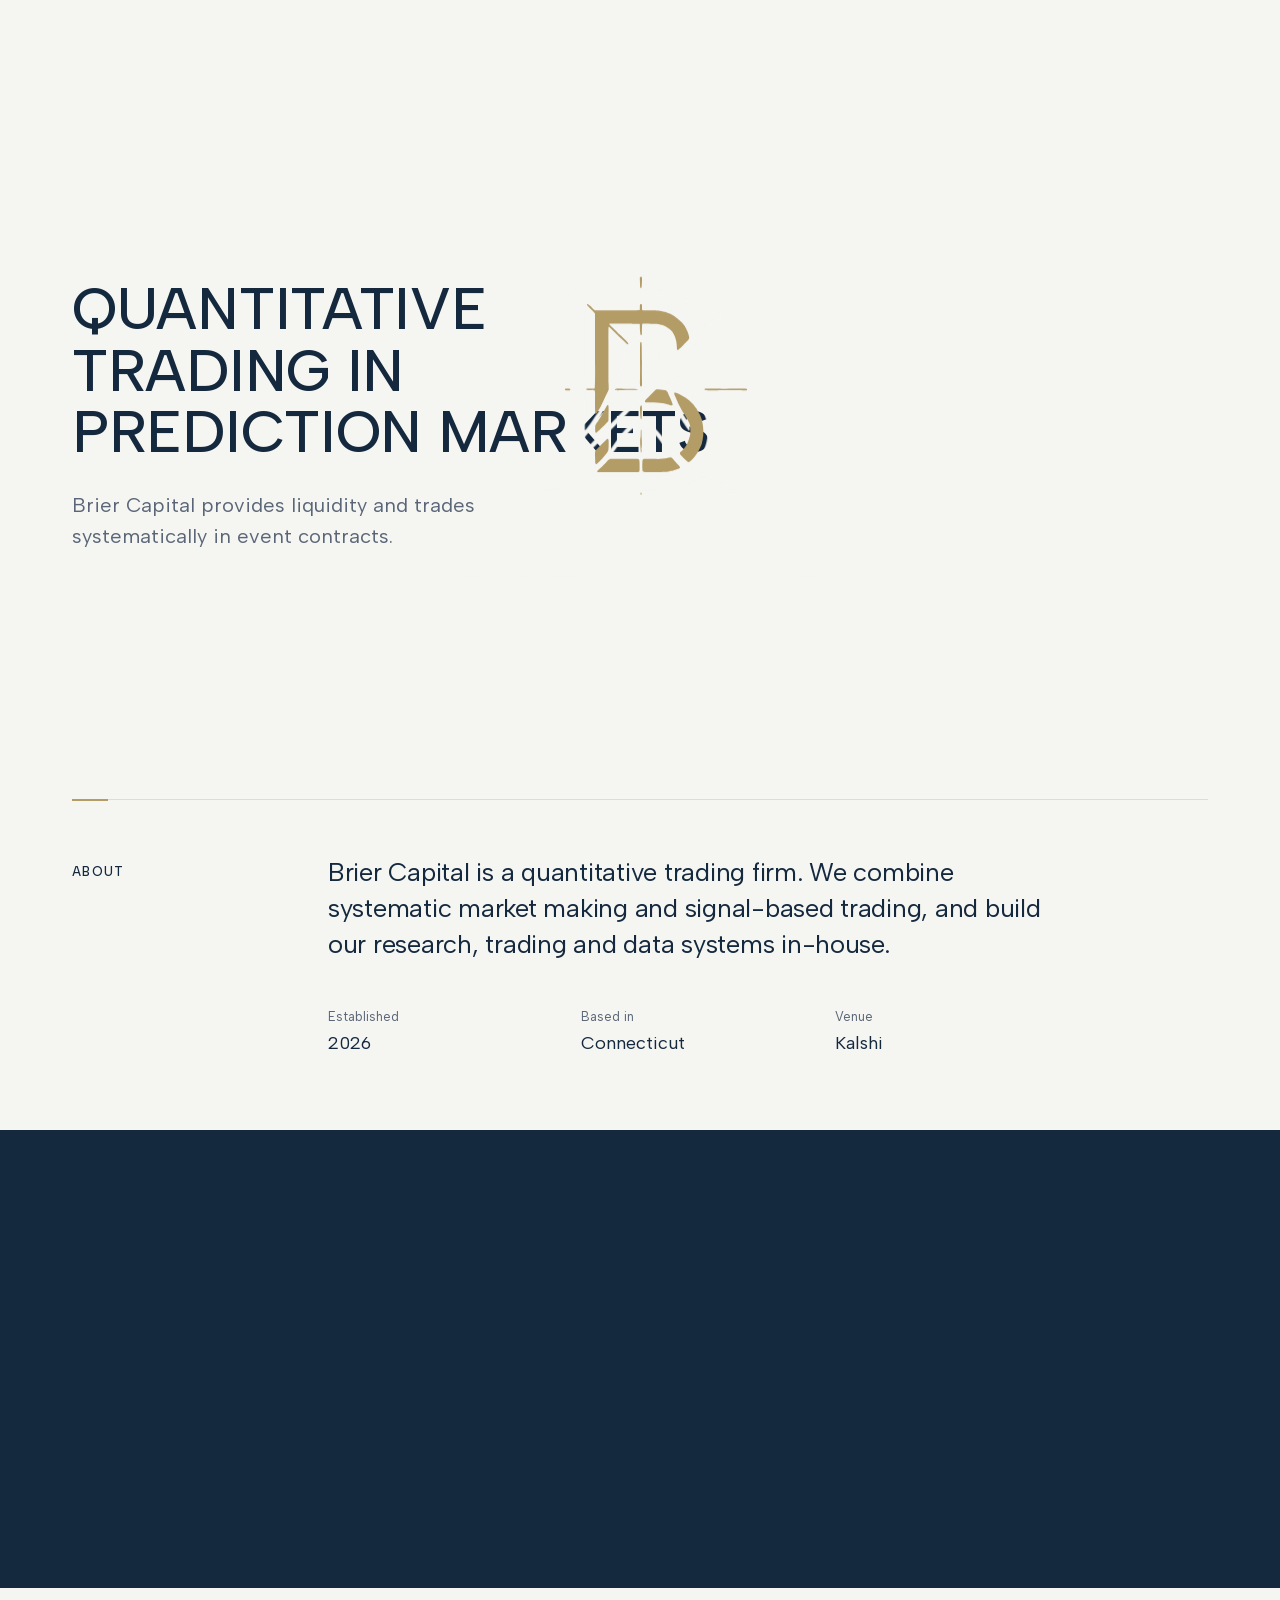
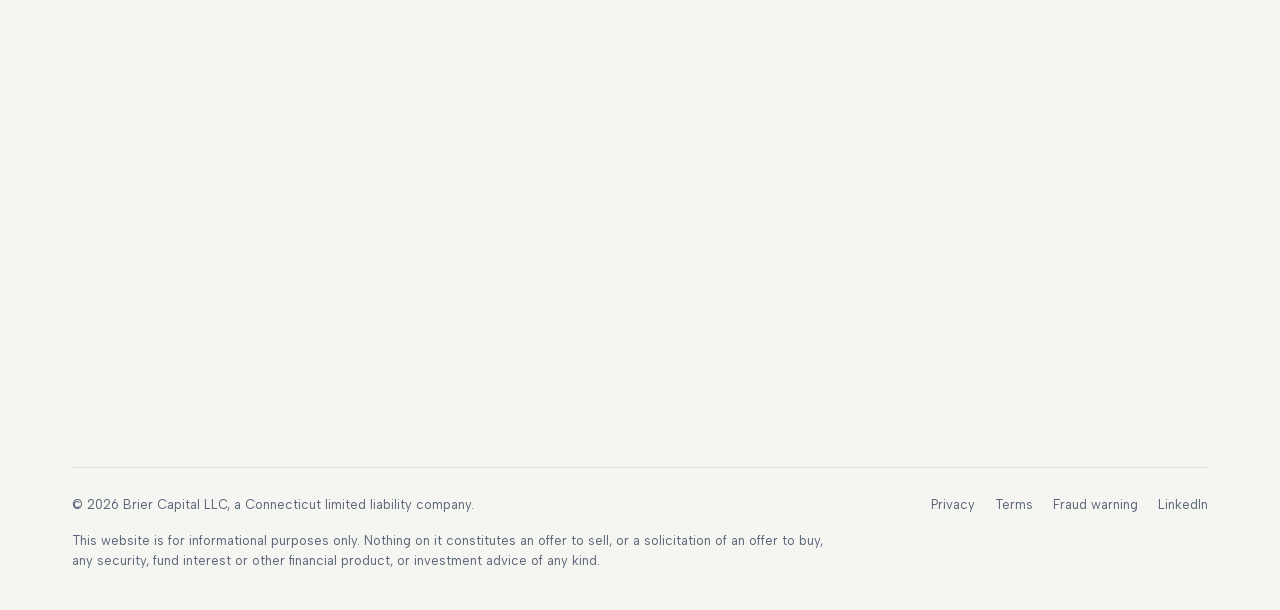
==== index.html @ 6d74a43d "Launch briercap.com Static site for Brier Capital LLC: home page (about, markets, approach, contact)" ====
<!doctype html>
<html lang="en">
<head>
  <meta charset="utf-8">
  <meta name="viewport" content="width=device-width, initial-scale=1">
  <meta http-equiv="Content-Security-Policy" content="default-src 'none'; script-src 'self'; style-src 'self'; img-src 'self'; font-src 'self'; base-uri 'none'; form-action 'none'">
  <title>Brier Capital</title>
  <meta name="description" content="Brier Capital is a quantitative trading firm in prediction markets.">
  <meta name="theme-color" content="#f5f5f2" media="(prefers-color-scheme: light)">
  <meta name="theme-color" content="#0c1624" media="(prefers-color-scheme: dark)">
  <meta property="og:title" content="Brier Capital">
  <meta property="og:description" content="Quantitative trading in prediction markets.">
  <meta property="og:url" content="https://briercap.com/">
  <meta property="og:image" content="https://briercap.com/assets/og.png">
  <meta property="og:type" content="website">
  <link rel="icon" href="favicon.svg" type="image/svg+xml">
  <link rel="apple-touch-icon" href="assets/apple-touch-icon.png">
  <link rel="preload" href="assets/fonts/albert-sans-latin.woff2" as="font" type="font/woff2" crossorigin>
  <script src="boot.js"></script>
  <link rel="stylesheet" href="style.css">
  <script src="main.js" defer></script>
</head>
<body>
  <div class="curtain" aria-hidden="true"></div>
  <header class="wrap masthead">
    <a class="brand" href="index.html" aria-label="Brier Capital, home">
      <svg class="wordmark" viewBox="0 0 3768.000000 396.000000" aria-hidden="true"><g class="w-ink" transform="translate(0.000000,396.000000) scale(0.100000,-0.100000)"><path d="M18925 3710 c-100 -12 -322 -65 -375 -89 -25 -11 -52 -21 -60 -21
-19 0 -263 -123 -298 -150 -15 -12 -57 -43 -94 -71 -125 -92 -278 -245 -351
-349 -54 -79 -107 -162 -107 -168 0 -4 -11 -23 -24 -42 -30 -44 -71 -143 -101
-240 -12 -41 -28 -88 -34 -105 -7 -16 -24 -93 -39 -170 -33 -177 -38 -467 -10
-600 10 -44 20 -107 24 -140 7 -67 61 -241 100 -325 144 -311 309 -517 582
-726 15 -12 43 -28 62 -36 19 -8 41 -22 48 -31 8 -9 30 -21 50 -28 20 -6 48
-20 62 -29 14 -9 43 -23 65 -30 22 -7 60 -24 84 -37 24 -12 53 -23 63 -23 11
0 52 -11 91 -25 94 -32 206 -45 457 -52 207 -6 443 12 509 39 14 6 60 21 101
33 80 25 195 69 220 86 8 5 38 21 65 35 132 66 385 283 385 330 0 9 -20 35
-43 58 -135 127 -169 156 -186 156 -11 0 -53 -33 -93 -73 -94 -93 -194 -164
-308 -218 -25 -11 -67 -32 -94 -45 -28 -13 -57 -24 -65 -24 -9 0 -52 -12 -96
-27 -79 -27 -84 -28 -335 -27 l-255 0 -130 36 c-139 39 -259 85 -305 118 -15
11 -32 20 -36 20 -13 0 -117 73 -186 131 -86 73 -174 168 -225 244 -59 88
-103 161 -103 170 0 4 -11 31 -25 59 -127 264 -167 598 -109 925 14 80 33 164
43 186 10 22 21 53 25 69 8 32 81 188 106 226 121 185 174 246 294 343 140
114 311 216 388 232 18 4 49 16 69 26 20 10 75 23 123 29 48 6 110 15 138 20
85 16 289 12 426 -10 252 -39 446 -132 660 -317 102 -88 107 -88 221 36 54 58
91 107 91 119 0 14 -30 48 -87 98 -231 201 -428 298 -773 380 -102 24 -138 27
-325 30 -115 1 -241 -1 -280 -6z M284 3682 c-13 -7 -24 -20 -24 -30 0 -9 0
-768 0 -1687 0 -1570 1 -1671 18 -1687 16 -16 86 -18 1072 -20 580 -1 1060 1
1066 4 6 4 74 16 151 28 133 19 309 67 378 104 17 8 50 25 75 36 214 97 390
312 450 550 18 71 22 291 7 370 -51 264 -254 538 -483 653 -87 44 -92 71 -20
101 88 38 236 215 277 332 11 33 27 79 36 104 20 57 25 405 6 460 -86 255
-239 423 -508 558 -121 61 -227 88 -435 112 -173 19 -244 21 -1113 23 -739 2
-933 -1 -953 -11z m1784 -622 c121 -14 284 -71 344 -121 125 -105 119 -385
-11 -501 -22 -21 -46 -38 -53 -38 -7 0 -28 -11 -47 -25 -20 -13 -79 -35 -132
-49 -95 -25 -98 -25 -583 -27 -357 -1 -491 2 -499 10 -18 18 -27 708 -9 739
l12 22 448 0 c246 0 484 -4 530 -10z m215 -1380 c44 -5 95 -19 115 -30 21 -10
53 -26 72 -33 19 -8 62 -40 96 -70 109 -99 139 -235 88 -389 -32 -96 -91 -168
-162 -194 -26 -10 -60 -26 -77 -35 -62 -36 -162 -42 -741 -45 -431 -2 -566 0
-579 9 -24 18 -27 774 -3 791 19 14 1077 10 1191 -4z M8389 3695 c-4 -3 -156
-6 -337 -6 -298 0 -333 -1 -351 -17 l-21 -17 0 -1685 c-1 -1676 -1 -1685 19
-1701 18 -15 61 -17 400 -15 292 2 384 6 396 16 13 11 15 191 15 1701 l0 1689
-24 15 c-27 18 -88 30 -97 20z M32808 3688 c-38 -13 -85 -100 -158 -290 -11
-29 -31 -75 -45 -103 -13 -27 -41 -88 -60 -135 -20 -47 -47 -107 -60 -135 -13
-27 -28 -67 -35 -87 -6 -21 -15 -40 -20 -43 -5 -3 -14 -22 -20 -43 -6 -20 -25
-66 -42 -102 -17 -36 -40 -87 -53 -115 -39 -84 -96 -207 -126 -271 -16 -34
-29 -65 -29 -69 0 -8 -22 -56 -96 -210 -13 -27 -40 -88 -59 -135 -20 -47 -47
-110 -60 -140 -13 -30 -40 -93 -60 -140 -36 -84 -68 -153 -119 -260 -14 -30
-26 -60 -26 -65 0 -5 -11 -32 -24 -60 -14 -27 -43 -93 -66 -145 -56 -128 -96
-216 -126 -273 -13 -26 -24 -53 -24 -61 0 -7 -11 -33 -23 -57 -13 -24 -32 -68
-41 -96 -10 -29 -21 -55 -26 -58 -5 -3 -16 -28 -25 -55 -9 -27 -39 -91 -66
-141 -32 -59 -49 -101 -47 -118 l3 -26 173 -3 174 -2 25 27 c24 27 48 79 98
208 31 81 79 193 99 230 9 17 16 34 16 39 0 10 45 115 85 201 13 28 33 73 45
102 43 101 -63 91 979 95 883 4 914 4 937 -15 21 -16 77 -121 149 -282 13 -27
37 -80 54 -116 17 -36 31 -72 31 -79 0 -7 11 -32 24 -54 13 -23 31 -65 40 -93
10 -29 21 -55 26 -58 5 -3 18 -34 30 -69 11 -35 35 -80 53 -100 l32 -37 165
-3 c165 -3 200 2 200 29 0 8 -31 76 -69 152 -72 144 -102 207 -243 513 -17 36
-41 88 -54 115 -13 28 -24 55 -24 60 0 6 -10 28 -21 50 -12 22 -27 55 -34 75
-11 31 -62 141 -146 316 -16 34 -35 79 -43 100 -7 22 -23 57 -35 79 -11 22
-21 43 -21 48 0 7 -42 103 -90 202 -10 22 -51 112 -91 200 -39 88 -94 207
-121 265 -91 191 -130 274 -160 340 -17 36 -41 88 -54 115 -13 28 -24 55 -24
60 0 6 -10 28 -21 50 -12 22 -30 63 -39 90 -10 28 -25 64 -33 80 -18 36 -52
108 -143 310 -77 171 -85 183 -128 189 -65 10 -282 13 -308 4z m216 -490 c18
-40 39 -90 45 -110 7 -21 16 -40 21 -43 5 -3 16 -29 26 -58 9 -28 23 -61 30
-72 7 -11 20 -41 28 -65 9 -25 27 -67 40 -95 68 -143 86 -183 86 -196 1 -8 14
-39 30 -69 17 -30 30 -61 30 -67 0 -7 13 -41 29 -75 16 -35 43 -97 61 -138 18
-41 45 -102 61 -135 16 -33 29 -64 29 -69 0 -8 11 -32 91 -201 16 -33 29 -64
29 -68 0 -9 51 -124 81 -179 20 -38 25 -83 11 -92 -4 -2 -356 -6 -782 -7 -872
-2 -813 -8 -773 73 12 24 30 66 41 93 11 28 30 75 42 105 12 30 26 60 31 66 5
6 17 35 28 65 10 30 28 70 40 89 11 19 21 41 21 49 0 8 14 44 31 80 77 162 89
189 89 196 0 5 16 43 36 84 65 138 82 176 94 213 6 21 15 40 20 43 5 3 18 34
30 70 12 36 25 67 30 70 5 3 14 22 20 43 6 20 24 64 40 97 15 33 42 94 60 135
18 41 45 102 61 135 16 33 29 65 29 71 0 14 21 34 37 34 7 0 28 -33 47 -72z
M4076 3668 l-26 -23 -2 -1668 -2 -1668 25 -25 25 -24 367 -1 c277 -1 371 2
382 11 13 11 15 79 15 474 0 355 3 466 13 478 10 14 56 17 344 20 l332 5 35
-36 c19 -20 55 -67 80 -106 25 -38 54 -83 66 -100 12 -16 43 -64 71 -105 79
-120 176 -262 208 -305 17 -22 40 -56 51 -75 11 -19 32 -51 45 -70 13 -19 35
-50 47 -69 13 -18 42 -54 65 -80 l42 -46 418 -5 c230 -3 426 -1 436 3 24 11
21 25 -19 82 -19 28 -52 74 -72 104 -20 29 -46 66 -57 82 -42 58 -181 255
-195 276 -15 22 -271 404 -306 457 -10 16 -27 40 -36 55 -36 53 -21 90 52 126
178 90 405 347 486 549 13 32 28 63 33 70 26 32 65 272 65 406 0 149 -36 365
-72 437 -11 21 -23 49 -27 63 -27 91 -164 270 -285 373 -124 106 -238 180
-321 210 -24 8 -66 24 -94 36 -96 38 -228 72 -343 88 -96 13 -268 16 -968 20
l-851 4 -27 -23z m1709 -667 c66 -13 165 -58 238 -110 49 -34 157 -154 157
-173 0 -6 12 -36 27 -67 25 -52 27 -65 26 -176 -1 -86 -6 -133 -18 -165 -9
-25 -23 -67 -32 -94 -16 -51 -150 -198 -203 -223 -192 -90 -245 -97 -715 -94
-353 1 -371 2 -386 21 -15 18 -17 73 -18 540 -1 369 1 526 9 541 12 21 12 21
433 16 245 -3 447 -10 482 -16z M9319 3671 c-12 -9 -21 -29 -22 -46 0 -17 0
-772 1 -1678 l2 -1648 23 -23 24 -24 1336 0 1337 -1 15 23 c24 36 13 605 -12
624 -14 10 -208 12 -942 12 -746 -1 -927 2 -937 12 -16 16 -22 724 -6 740 6 6
313 9 800 8 l791 -1 14 23 c18 29 18 591 0 609 -8 8 -253 12 -798 14 -727 4
-789 5 -806 21 -18 16 -19 36 -19 335 0 317 0 318 22 333 20 14 123 16 908 16
l887 0 20 23 c20 21 21 31 18 316 -3 228 -6 297 -17 307 -10 10 -271 13 -1316
17 -1204 4 -1304 4 -1323 -12z M12664 3675 c-7 -5 -18 -22 -23 -38 -14 -37
-14 -3277 0 -3329 5 -20 14 -40 19 -43 5 -3 177 -7 382 -9 325 -3 375 -2 391
12 16 14 17 50 17 482 0 386 2 470 14 479 10 8 108 11 344 10 l331 -1 38 -43
c40 -45 60 -72 122 -170 21 -33 60 -93 87 -133 27 -41 60 -91 74 -111 14 -21
36 -54 50 -73 14 -19 38 -55 55 -79 32 -48 99 -141 187 -259 95 -128 36 -115
527 -115 l426 0 3 22 c2 13 -15 48 -45 90 -27 37 -55 78 -63 89 -18 25 -96
134 -125 174 -11 15 -37 52 -57 81 -20 30 -75 110 -123 179 -121 175 -276 405
-299 444 -25 43 -17 60 43 90 105 54 235 156 332 261 61 66 157 207 174 255 8
21 20 49 29 62 8 13 24 61 36 108 12 47 27 103 33 125 6 22 11 119 11 215 0
158 -2 186 -28 290 -39 162 -93 279 -199 434 -42 62 -211 217 -269 247 -20 10
-40 24 -43 30 -4 6 -55 33 -114 60 -58 28 -118 57 -132 65 -15 7 -56 20 -91
29 -35 8 -83 21 -106 29 -108 38 -285 46 -1156 48 -548 2 -844 0 -852 -7z
m1666 -675 c206 -27 372 -146 453 -326 31 -67 32 -73 31 -204 0 -129 -2 -139
-33 -215 -59 -143 -140 -227 -287 -295 -111 -52 -196 -61 -632 -63 -442 -2
-415 -8 -411 93 1 30 1 269 0 530 -2 447 -1 475 16 488 22 17 719 10 863 -8z
M22223 3681 c-153 -7 -170 -16 -199 -105 -9 -28 -23 -61 -30 -73 -8 -13 -25
-51 -38 -85 -40 -106 -82 -209 -121 -298 -20 -47 -45 -105 -56 -130 -10 -25
-33 -74 -52 -110 -19 -36 -42 -78 -50 -95 -9 -16 -32 -66 -52 -110 -20 -44
-47 -102 -60 -130 -13 -27 -40 -88 -60 -135 -20 -47 -45 -103 -55 -125 -11
-22 -26 -58 -34 -80 -7 -22 -23 -58 -35 -80 -11 -22 -21 -44 -21 -50 0 -5 -11
-32 -24 -60 -14 -27 -43 -93 -66 -145 -23 -52 -52 -118 -66 -145 -13 -28 -24
-54 -24 -59 0 -9 -21 -55 -96 -211 -13 -27 -39 -88 -59 -135 -20 -47 -44 -103
-55 -125 -11 -22 -26 -58 -34 -80 -7 -22 -23 -58 -35 -80 -11 -22 -21 -44 -21
-50 0 -5 -11 -32 -24 -60 -14 -27 -43 -93 -66 -145 -23 -52 -46 -104 -52 -115
-41 -73 -95 -194 -103 -232 -3 -18 -15 -43 -26 -57 -35 -44 -52 -97 -37 -111
11 -11 255 -23 330 -17 18 2 80 91 93 133 4 13 18 44 31 69 13 25 32 70 43
100 35 99 71 190 91 230 11 21 20 45 20 52 0 26 131 273 156 296 l25 22 917
-2 916 -3 38 -55 c20 -30 37 -60 37 -66 1 -6 14 -38 30 -70 16 -32 48 -102 71
-154 76 -170 91 -204 115 -255 13 -27 40 -86 60 -130 77 -170 64 -162 263
-168 135 -3 156 -2 175 13 l21 18 -55 113 c-94 190 -129 265 -129 274 0 4 -11
31 -25 59 -38 79 -95 213 -95 222 0 5 -40 90 -90 190 -49 100 -90 184 -90 187
0 3 -27 62 -60 131 -33 69 -60 129 -60 132 0 4 -13 36 -30 70 -16 35 -43 93
-60 128 -16 34 -30 66 -30 70 0 4 -16 42 -36 84 -20 42 -44 95 -54 117 -11 22
-38 83 -60 135 -23 52 -50 113 -61 135 -10 22 -64 141 -119 265 -56 124 -109
243 -120 265 -10 22 -34 75 -54 117 -20 42 -36 80 -36 83 0 3 -16 41 -36 83
-20 42 -49 104 -64 137 -16 33 -55 116 -88 185 -33 69 -63 135 -67 147 -10 35
-72 83 -103 81 -15 -1 -86 -4 -159 -7z m83 -468 c8 -21 25 -60 38 -88 72 -148
96 -203 96 -216 0 -8 10 -30 21 -49 12 -19 28 -53 36 -75 13 -38 23 -61 92
-205 17 -36 31 -69 31 -75 0 -5 14 -39 31 -75 78 -162 89 -186 89 -195 0 -5
11 -32 24 -60 27 -55 72 -158 184 -420 17 -38 33 -81 37 -95 4 -14 21 -49 36
-79 30 -56 37 -99 18 -118 -17 -17 -1540 -6 -1558 12 -15 15 -1 76 25 105 7 9
20 36 29 60 8 25 27 70 41 100 15 30 40 84 57 120 16 36 45 97 63 135 19 39
34 75 34 81 0 6 9 22 19 36 11 13 24 42 30 63 6 22 19 54 29 70 11 17 25 48
32 70 7 22 23 58 36 81 13 22 24 47 24 56 0 8 11 37 25 64 14 27 30 65 36 84
6 19 19 49 29 66 9 17 25 54 34 82 10 29 21 54 26 57 5 3 18 34 30 70 12 36
25 67 30 70 5 3 16 29 25 58 10 28 28 71 41 94 13 23 24 48 24 55 0 7 9 32 20
56 26 58 64 60 86 5z M24532 3667 l-22 -23 2 -1688 c3 -1538 4 -1689 19 -1699
11 -8 64 -12 159 -11 l143 0 25 29 24 29 -6 185 c-3 103 -9 331 -12 509 -6
301 -5 324 11 342 18 19 33 20 509 20 509 0 735 10 827 35 30 9 86 24 126 35
40 10 96 30 126 44 30 15 58 26 62 26 9 0 32 14 154 96 184 123 338 335 412
569 30 93 32 112 37 285 3 111 0 219 -7 270 -12 91 -63 254 -106 334 -99 192
-290 381 -470 465 -38 18 -83 40 -100 48 -50 26 -214 73 -310 88 -155 25 -441
35 -1021 35 l-561 0 -21 -23z m1103 -310 l350 -4 142 -36 c78 -20 153 -43 165
-50 13 -8 41 -20 63 -27 22 -7 49 -20 60 -30 11 -10 34 -25 51 -34 41 -20 150
-129 171 -170 9 -17 24 -42 34 -56 83 -114 126 -523 74 -684 -60 -184 -124
-289 -218 -360 -71 -52 -153 -106 -163 -106 -5 0 -30 -11 -56 -25 -26 -14 -73
-31 -105 -39 -32 -8 -85 -21 -118 -31 -71 -19 -431 -34 -881 -34 -264 -1 -294
1 -313 17 l-22 17 0 813 c0 447 3 817 7 823 12 21 47 24 226 22 101 -2 341 -4
533 -6z M28778 3681 c-43 -13 -48 -30 -48 -161 0 -110 2 -129 18 -143 17 -15
71 -17 568 -17 425 0 554 -3 567 -12 15 -12 17 -125 19 -1533 l2 -1520 23 -23
c21 -21 30 -22 156 -22 99 0 138 4 153 14 19 14 19 43 22 1542 2 1087 6 1531
14 1541 8 10 120 13 577 13 428 0 570 3 579 12 20 20 16 282 -5 299 -13 12
-230 14 -1325 14 -719 0 -1314 -2 -1320 -4z M35237 3672 c-14 -15 -15 -184
-13 -1706 2 -1641 3 -1689 21 -1702 16 -12 196 -14 1096 -14 989 0 1078 1
1090 17 10 12 14 50 14 143 0 112 -2 130 -19 149 l-20 21 -899 0 c-674 -1
-902 2 -913 11 -12 10 -14 234 -14 1534 0 1437 -1 1523 -17 1537 -14 12 -55
17 -164 22 -131 5 -148 4 -162 -12z M27846 3662 c-15 -18 -16 -142 -15 -1690
1 -1647 1 -1672 21 -1697 19 -25 21 -25 172 -25 105 0 156 4 164 12 9 9 12
399 12 1693 0 1505 -2 1683 -16 1703 -14 21 -21 22 -168 22 -136 0 -155 -2
-170 -18z"/></g></svg>
    </a>
    <nav class="nav" aria-label="Sections">
      <a href="#about">About</a>
      <a href="#markets">Markets</a>
      <a href="#approach">Approach</a>
      <a href="#contact">Contact</a>
    </nav>
  </header>

  <main>
    <section class="wrap hero">
      <div class="copy">
        <h1>Quantitative trading in prediction markets</h1>
        <p class="lede">Brier Capital provides liquidity and trades systematically in event contracts.</p>
      </div>
      <svg class="monogram" viewBox="0 0 1580.000000 1440.000000" role="img" aria-label="Brier Capital monogram"><g class="m-gold" transform="translate(0.000000,1440.000000) scale(0.100000,-0.100000)"><path d="M7923 13775 l-35 -35 6 -212 c10 -365 15 -424 37 -443 22 -21 42 -15
64 18 22 34 43 539 26 623 -18 94 -41 106 -98 49z M7933 12058 c-34 -16 -43
-60 -43 -212 0 -78 -5 -148 -10 -156 -8 -13 -1563 -26 -2683 -22 -163 1 -171
4 -310 144 -66 65 -138 131 -161 147 -22 16 -49 38 -59 48 -30 34 -94 58 -112
43 -29 -24 -14 -48 118 -179 72 -73 171 -171 219 -219 48 -48 104 -111 125
-141 l38 -55 1 -575 c2 -569 2 -1303 0 -2051 0 -212 1 -524 4 -695 8 -565 -6
-1386 -24 -1403 -13 -13 -55 -16 -265 -16 -265 -1 -292 -6 -275 -49 13 -34
218 -57 334 -38 57 10 74 8 133 -10 109 -34 101 8 94 -469 -7 -430 6 -969 24
-1002 16 -29 50 -18 82 27 63 89 137 205 150 237 8 18 33 62 56 98 23 36 58
99 78 140 20 41 66 138 104 215 37 77 77 164 89 194 11 30 29 66 39 80 19 27
131 264 131 277 0 4 13 28 29 53 16 25 42 82 57 126 l27 80 -8 355 c-9 377
-15 3384 -7 3508 3 48 10 76 18 79 19 7 129 -94 444 -406 151 -150 322 -314
380 -364 58 -51 157 -145 221 -210 108 -110 119 -118 150 -115 31 3 34 6 37
40 3 36 -3 43 -275 316 -154 154 -288 282 -299 286 -12 3 -63 54 -114 112 -51
58 -123 130 -159 159 -63 50 -211 198 -315 313 -57 63 -53 73 31 80 183 14
1830 -3 1850 -20 9 -7 13 -46 13 -137 -1 -310 30 -553 71 -566 44 -14 60 19
59 124 -2 161 14 569 23 578 17 16 158 19 557 12 454 -9 543 -18 693 -75 49
-19 94 -34 101 -34 6 0 30 -10 51 -21 22 -12 61 -32 88 -45 26 -13 74 -43 106
-67 33 -23 86 -62 120 -86 283 -202 471 -664 471 -1156 0 -243 27 -235 377
111 131 130 262 259 291 288 56 53 112 152 112 196 -1 96 -57 285 -134 453
-20 43 -36 84 -36 90 0 7 -18 39 -40 72 -22 33 -40 63 -40 67 -1 29 -131 200
-220 289 -342 343 -655 551 -940 624 -36 9 -92 27 -125 39 -60 23 -129 39
-240 56 -33 6 -103 17 -155 26 -76 13 -191 17 -562 21 -383 4 -469 7 -479 19
-7 9 -11 68 -11 180 0 150 -2 168 -19 185 -21 21 -43 23 -76 7z M7925 9640
c-17 -19 -19 -55 -23 -543 -2 -287 -2 -625 0 -752 4 -279 2 -749 -4 -1060 -6
-304 -1 -380 27 -413 29 -33 68 -25 91 20 15 29 16 68 8 413 -5 209 -7 497 -4
640 3 143 4 370 3 505 -8 1017 -13 1169 -40 1196 -20 19 -37 18 -58 -6z M3220
6718 c-62 -10 -85 -27 -76 -55 11 -34 55 -46 184 -51 118 -4 124 -3 148 19 35
32 31 57 -11 75 -44 18 -171 24 -245 12z M6415 6723 c-80 -17 -110 -52 -76
-87 30 -30 171 -29 686 3 66 5 149 4 185 0 84 -11 521 0 538 13 53 43 -7 48
-547 53 -308 2 -522 8 -546 14 -39 10 -200 13 -240 4z M14335 6720 c-60 -5
-610 -8 -1222 -7 -1047 2 -1113 1 -1130 -15 -70 -71 306 -110 817 -84 80 4
300 9 490 11 190 3 365 5 390 6 25 0 126 -2 225 -5 99 -3 201 -6 227 -6 25 0
140 -4 254 -9 216 -11 250 -7 282 32 53 63 -88 95 -333 77z M8909 6658 c-42
-26 -670 -661 -687 -695 -18 -33 -14 -68 8 -88 18 -16 50 -19 306 -26 661 -18
939 -52 1224 -154 152 -54 218 -43 204 34 -12 62 -153 401 -212 511 -11 19
-27 60 -36 90 -44 149 -133 264 -224 290 -53 15 -328 50 -447 56 -92 5 -103 4
-136 -18z M10075 6450 c-25 -28 -14 -106 25 -174 16 -30 30 -60 30 -67 0 -8
30 -77 66 -154 36 -77 76 -168 89 -203 13 -34 77 -165 141 -290 102 -198 164
-304 290 -491 67 -100 87 -134 177 -301 150 -277 173 -343 189 -551 13 -163
-6 -443 -36 -510 -8 -19 -24 -70 -36 -114 -12 -44 -32 -109 -45 -145 -13 -36
-29 -81 -35 -100 -62 -173 -147 -312 -289 -465 -64 -69 -133 -137 -153 -150
-76 -51 -88 -119 -33 -185 163 -196 409 -428 480 -456 43 -16 49 -16 80 -1 85
41 201 147 288 267 22 30 56 73 76 96 146 166 410 666 428 807 3 23 9 49 14
58 5 9 17 59 28 110 85 416 76 784 -35 1293 -30 140 -151 416 -249 571 -24 39
-53 86 -64 106 -11 20 -42 64 -68 98 -26 33 -60 80 -75 103 -73 118 -180 233
-352 378 -205 173 -583 389 -826 471 -70 24 -83 23 -105 -1z M5823 5658 c-11
-13 -47 -70 -78 -128 -32 -58 -79 -143 -105 -190 -26 -47 -84 -152 -130 -235
-45 -82 -101 -179 -124 -215 -23 -36 -57 -90 -75 -120 -18 -30 -42 -69 -54
-85 -155 -215 -172 -247 -185 -355 -14 -114 -5 -348 14 -377 36 -56 47 -47
419 319 199 196 357 361 373 387 l27 46 5 290 c9 550 8 640 -14 664 -25 27
-47 27 -73 -1z M7945 5634 c-44 -48 -48 -80 -41 -333 9 -293 29 -481 53 -499
25 -18 46 8 46 55 0 21 4 146 9 278 14 381 13 471 -6 500 -21 32 -31 31 -61
-1z M7955 4108 c-3 -7 -5 -33 -6 -58 0 -25 -2 -124 -3 -220 -2 -125 -8 -191
-20 -232 -18 -63 -21 -297 -5 -473 5 -55 13 -170 18 -255 10 -168 15 -193 40
-188 20 4 28 145 11 199 -10 29 -9 44 5 85 23 64 31 384 14 569 -7 72 -13 231
-13 355 -1 206 -2 225 -19 228 -9 2 -19 -2 -22 -10z M5454 3178 c-198 -200
-366 -372 -372 -384 -17 -32 -34 -192 -28 -259 4 -33 9 -159 11 -280 9 -357
20 -369 195 -210 134 121 177 168 453 494 197 232 196 230 204 613 6 296 3
338 -28 369 -46 46 -50 43 -435 -343z M9665 2340 c-235 -56 -534 -80 -815 -66
-58 3 -240 6 -405 7 -399 2 -380 12 -395 -204 -13 -168 -2 -530 16 -575 26
-64 14 -63 706 -57 343 3 668 10 723 15 137 13 225 26 255 38 14 5 54 13 90
17 66 7 145 25 190 43 14 5 52 17 85 26 33 10 94 31 135 48 41 16 90 33 108
38 118 29 87 127 -92 287 -54 48 -173 181 -271 303 -55 69 -124 111 -177 109
-18 -1 -87 -14 -153 -29z M5987 2266 c-72 -30 -136 -82 -189 -155 -55 -73
-436 -455 -513 -512 -32 -24 -68 -59 -78 -77 -20 -34 -20 -34 1 -55 l21 -21
893 -1 c491 -1 1068 -3 1281 -4 424 -3 415 -4 454 56 16 25 18 58 17 353 -1
477 27 446 -391 431 -164 -6 -312 -9 -329 -7 -16 3 -272 7 -569 10 l-540 5
-58 -23z M7950 133 c-1 -16 -7 -39 -15 -53 -8 -14 -14 -37 -15 -52 0 -27 2
-28 46 -28 l45 0 -6 48 c-9 65 -27 112 -42 112 -7 0 -13 -12 -13 -27z"/></g>
<g class="m-navy" transform="translate(0.000000,1440.000000) scale(0.100000,-0.100000)"><path d="M5760 12972 c-1361 -1 -2148 -6 -2154 -12 -6 -6 -10 -1138 -12 -3122
-1 -1712 -2 -3140 -2 -3173 0 -33 1 -1088 3 -2344 l3 -2285 -57 -60 c-31 -33
-292 -299 -581 -591 -289 -291 -573 -579 -630 -639 -58 -59 -120 -115 -137
-122 -22 -9 -94 -16 -215 -20 -256 -8 -258 -9 -258 -148 0 -120 8 -127 132
-121 51 3 216 7 366 10 300 5 379 16 562 79 25 8 88 25 140 36 110 24 229 54
315 79 166 50 243 74 273 87 40 17 64 18 80 2 16 -16 16 -171 0 -214 -10 -27
-9 -37 6 -59 l17 -26 2147 -1 c1181 0 2170 1 2197 2 28 0 482 4 1010 8 1031 8
1016 7 1036 58 10 28 25 35 129 59 91 21 239 61 300 81 25 8 65 21 90 28 25 8
70 24 100 36 30 12 72 28 92 36 116 43 434 204 588 297 63 38 126 76 140 84
24 14 34 10 200 -75 260 -133 584 -272 750 -322 41 -13 94 -29 118 -37 24 -8
66 -21 95 -28 29 -8 88 -23 132 -35 93 -24 249 -57 352 -75 39 -6 84 -20 100
-30 27 -18 142 -48 251 -65 29 -5 206 -10 394 -11 l342 -3 17 25 c15 21 17 36
11 113 -11 126 -3 122 -254 129 -278 8 -676 62 -1018 138 -215 48 -356 91
-690 208 -135 47 -522 239 -630 311 -14 9 -43 28 -65 42 -639 403 -1145 878
-1622 1523 -33 44 -106 143 -163 220 -138 186 -227 311 -320 445 -483 699
-855 1030 -1255 1118 -187 41 -214 44 -289 32 -200 -31 -262 -48 -401 -108
-58 -24 -95 -46 -236 -139 -211 -139 -525 -500 -853 -981 -42 -63 -102 -150
-134 -194 -31 -44 -64 -90 -72 -101 -8 -12 -73 -101 -145 -197 -71 -96 -140
-193 -153 -215 -13 -22 -38 -56 -56 -75 -19 -19 -37 -43 -42 -52 -11 -20 -152
-191 -255 -307 -109 -123 -304 -312 -373 -363 -33 -24 -78 -61 -100 -84 -139
-139 -614 -476 -645 -457 -14 9 -16 61 -16 539 l0 529 40 45 c40 44 89 94 619
630 144 146 333 339 421 430 87 91 438 446 780 790 341 344 852 861 1135 1150
681 693 1410 1433 1626 1649 197 197 164 182 322 142 99 -25 154 -26 241 -5
212 50 370 211 403 407 16 96 3 238 -28 298 -20 41 -23 53 -13 71 7 12 239
254 517 537 278 284 717 732 976 996 258 264 546 557 640 650 94 94 266 267
381 385 836 854 1376 1402 1602 1628 223 222 262 265 254 280 -5 10 -48 53
-95 96 -70 63 -88 75 -103 67 -19 -10 -1000 -995 -1347 -1352 -109 -112 -325
-332 -480 -489 -155 -157 -668 -679 -1141 -1160 -1037 -1055 -1372 -1392
-1405 -1413 -24 -15 -31 -14 -113 13 -261 88 -548 -41 -663 -300 -43 -97 -44
-317 -1 -397 15 -29 27 -59 27 -67 0 -8 -150 -165 -332 -349 -183 -184 -537
-544 -787 -799 -587 -598 -937 -953 -1626 -1648 -308 -311 -841 -850 -1184
-1197 -349 -354 -632 -633 -642 -633 -25 0 -24 -7 -19 400 l5 375 35 44 c19
25 78 95 130 156 52 61 129 158 170 214 41 57 121 161 177 232 57 71 114 151
127 177 14 27 39 67 58 89 18 22 41 54 50 69 9 16 43 68 75 115 100 149 207
325 230 378 8 18 39 77 70 130 31 53 85 152 121 221 86 166 129 236 174 287
21 24 38 51 38 62 0 17 34 97 100 236 57 119 168 362 200 435 18 41 38 82 45
90 14 15 40 81 54 135 5 17 15 44 24 60 20 38 137 310 137 318 0 6 92 207 210
457 61 130 290 648 390 885 352 831 535 1140 742 1254 103 57 245 68 329 26
182 -92 317 -269 516 -675 73 -150 116 -245 265 -590 45 -104 68 -140 90 -140
4 0 30 20 58 45 28 25 69 57 91 70 45 29 47 43 18 111 -188 434 -366 801 -469
964 -288 456 -649 603 -1015 413 -294 -154 -533 -550 -965 -1603 -37 -91 -143
-337 -175 -405 -18 -38 -65 -144 -105 -235 -40 -91 -76 -169 -80 -175 -4 -5
-75 -163 -158 -350 -83 -187 -164 -365 -180 -395 -16 -30 -32 -78 -35 -105 -4
-34 -28 -98 -72 -190 -37 -77 -112 -234 -167 -350 -171 -361 -269 -557 -323
-645 -29 -47 -71 -119 -94 -160 -63 -112 -81 -139 -141 -220 -63 -84 -57 -75
-169 -245 -114 -173 -267 -388 -355 -500 -39 -49 -98 -125 -130 -168 -45 -59
-65 -77 -80 -75 l-21 3 1 845 c0 465 1 1052 0 1305 -2 1623 3 5801 8 5821 4
13 18 32 33 41 40 27 4364 26 4588 0 303 -36 504 -84 795 -189 143 -52 388
-179 508 -263 308 -215 485 -395 690 -701 145 -216 282 -498 322 -663 20 -79
19 -80 251 156 423 429 404 405 369 473 -11 22 -20 44 -20 51 0 17 -121 257
-161 319 -117 180 -153 234 -216 317 -325 431 -747 761 -1280 1000 -180 81
-200 89 -428 162 -241 78 -388 113 -599 141 -344 45 -410 46 -3516 42z m2164
-8614 c35 -9 53 -9 83 1 106 35 354 -71 568 -242 72 -58 227 -217 265 -271 8
-12 40 -51 71 -87 31 -37 96 -120 144 -185 48 -66 107 -144 129 -174 23 -30
49 -66 59 -80 9 -14 43 -63 77 -110 33 -47 85 -121 116 -165 30 -44 75 -107
100 -140 24 -33 52 -71 61 -85 95 -137 302 -397 358 -450 21 -19 81 -87 133
-150 121 -144 433 -466 543 -562 110 -94 110 -101 -6 -157 -49 -24 -111 -52
-137 -62 -27 -11 -72 -29 -100 -40 -252 -101 -529 -171 -817 -206 -97 -12
-285 -16 -822 -20 l-696 -5 -26 24 -25 23 7 124 c11 205 -29 298 -78 180 -18
-44 -21 -72 -21 -189 0 -104 -3 -140 -14 -149 -18 -15 -3192 -15 -3201 0 -9
14 10 34 69 75 28 19 78 55 111 79 33 24 92 65 130 91 39 26 95 72 125 103 30
31 96 89 147 130 106 85 412 392 496 498 31 39 71 81 88 94 46 32 191 218 469
599 30 42 232 324 328 459 18 25 41 57 50 71 19 29 124 169 213 285 225 293
464 515 655 609 167 83 265 106 348 84z m-4333 -3079 c0 -173 0 -320 0 -327
-1 -21 -131 -73 -326 -130 -150 -45 -174 -51 -280 -75 -185 -43 -239 -56 -262
-63 -16 -4 -25 -1 -29 11 -7 18 -17 8 549 584 216 219 332 330 338 324 6 -6
10 -131 10 -324z M7932 2458 c-6 -6 -12 -37 -12 -68 0 -30 -4 -71 -10 -89 -7
-27 -5 -51 12 -110 11 -42 23 -106 25 -143 7 -107 28 -90 43 35 7 56 15 120
19 142 4 22 4 85 1 140 l-5 100 -30 3 c-17 2 -36 -3 -43 -10z M11864 9651
c-435 -440 -424 -427 -424 -494 0 -123 -92 -430 -200 -672 -150 -334 -499
-770 -750 -937 -14 -9 -47 -33 -75 -53 -27 -19 -129 -88 -225 -152 -96 -64
-191 -129 -212 -145 -97 -75 -227 -124 -403 -151 -89 -14 -99 -25 -72 -81 14
-29 34 -77 79 -191 11 -27 29 -69 39 -93 10 -23 19 -49 19 -58 0 -8 15 -45 34
-82 18 -37 59 -130 91 -207 31 -77 70 -165 86 -197 16 -32 29 -62 29 -68 0 -6
20 -54 44 -108 82 -182 116 -269 116 -296 0 -15 17 -58 39 -94 21 -37 73 -137
116 -222 118 -236 386 -698 511 -881 28 -41 71 -103 95 -139 63 -93 188 -258
201 -266 41 -26 51 137 18 286 -28 126 -62 205 -144 333 -123 193 -276 456
-276 475 0 5 -15 29 -33 53 -59 78 -234 415 -322 619 -18 41 -52 116 -77 165
-25 50 -51 108 -58 130 -7 22 -24 63 -38 90 -37 74 -72 183 -72 225 0 19 -6
45 -14 56 -8 11 -33 65 -56 120 -66 157 -65 154 -47 171 17 17 44 12 242 -49
67 -20 99 -31 230 -78 698 -251 1315 -841 1599 -1530 58 -141 108 -290 132
-390 7 -30 17 -73 23 -95 98 -390 93 -926 -11 -1330 -66 -253 -197 -572 -312
-755 -131 -211 -380 -511 -518 -626 -38 -31 -68 -62 -68 -69 0 -12 109 -114
156 -145 363 -245 496 -324 528 -316 46 11 332 330 464 516 86 121 110 156
149 218 89 143 215 400 265 542 69 199 79 232 123 400 132 506 152 1173 49
1660 -21 104 -51 223 -74 300 -32 105 -77 243 -90 275 -7 17 -21 53 -32 80
-73 183 -232 492 -320 621 -155 227 -520 652 -596 693 -13 7 -90 66 -171 130
-138 110 -256 193 -363 255 -27 16 -48 35 -48 44 0 9 69 86 153 171 236 241
413 476 540 721 77 150 111 231 197 480 55 160 108 405 139 645 29 219 20 830
-12 862 -14 14 -51 -21 -393 -366z"/></g></svg>
    </section>

    <section class="wrap row" id="about" aria-labelledby="about-h">
      <h2 id="about-h" class="label">About</h2>
      <div class="body">
        <p class="big">Brier Capital is a quantitative trading firm. We combine systematic market making and
          signal-based trading, and build our research, trading and data systems in-house.</p>
        <dl class="facts">
          <div><dt>Established</dt><dd>2026</dd></div>
          <div><dt>Based in</dt><dd>Connecticut</dd></div>
          <div><dt>Venue</dt><dd>Kalshi</dd></div>
        </dl>
      </div>
    </section>

    <div class="band">
    <section class="wrap row" id="markets" aria-labelledby="markets-h">
        <h2 id="markets-h" class="label">Markets</h2>
        <div class="body">
          <p class="big">We trade event contracts on Kalshi, a CFTC-regulated exchange, across a broad and
            growing range of&nbsp;markets.</p>
        </div>
        <ul class="tiles">
          <li>Crypto</li>
          <li>Commodities</li>
          <li>Sports</li>
          <li>Combos</li>
          <li>Elections</li>
          <li>Politics</li>
        </ul>
      </section>
    </div>

    <section class="wrap row" id="approach" aria-labelledby="approach-h">
      <h2 id="approach-h" class="label">Approach</h2>
      <div class="body pillars">
        <div>
          <h3>Research</h3>
          <p>Strategies begin as quantitative research, grounded in statistics and financial economics.</p>
        </div>
        <div>
          <h3>Technology</h3>
          <p>Our trading, execution and market-data systems are built in-house for speed and reliability.</p>
        </div>
        <div>
          <h3>Risk</h3>
          <p>Limits are set at the strategy and firm level and enforced automatically in real time.</p>
        </div>
      </div>
    </section>

    <section class="wrap row" id="contact" aria-labelledby="contact-h">
      <h2 id="contact-h" class="label">Contact</h2>
      <div class="body">
        <p class="big contact"><a href="mailto:contact@briercap.com">contact@briercap.com</a></p>
        <p class="muted">For exchange, partnership and career inquiries.</p>
      </div>
    </section>
  </main>

  <footer class="wrap foot">
    <div class="foot-top">
      <span>&copy; 2026 Brier Capital LLC, a Connecticut limited liability company.</span>
      <nav class="foot-links" aria-label="Legal">
        <a href="privacy.html">Privacy</a>
        <a href="terms.html">Terms</a>
        <a href="fraud.html">Fraud warning</a>
        <a href="https://www.linkedin.com/company/briercap/" rel="noopener noreferrer">LinkedIn</a>
      </nav>
    </div>
    <p class="disclaimer">This website is for informational purposes only. Nothing on it constitutes an offer
      to sell, or a solicitation of an offer to buy, any security, fund interest or other financial product,
      or investment advice of any kind.</p>
  </footer>
</body>
</html>
---- style.css ----
/* Albert Sans, self-hosted (SIL Open Font License, assets/fonts/OFL.txt) so the site loads nothing
   from third parties. Variable weight 300–600; subsets as Google Fonts cuts them. */
@font-face {
  font-family: "Albert Sans";
  font-style: normal;
  font-weight: 300 600;
  font-display: swap;
  src: url(assets/fonts/albert-sans-latin-ext.woff2) format("woff2");
  unicode-range: U+0100-02BA, U+02BD-02C5, U+02C7-02CC, U+02CE-02D7, U+02DD-02FF, U+0304, U+0308, U+0329,
    U+1D00-1DBF, U+1E00-1E9F, U+1EF2-1EFF, U+2020, U+20A0-20AB, U+20AD-20C0, U+2113, U+2C60-2C7F, U+A720-A7FF;
}
@font-face {
  font-family: "Albert Sans";
  font-style: normal;
  font-weight: 300 600;
  font-display: swap;
  src: url(assets/fonts/albert-sans-latin.woff2) format("woff2");
  unicode-range: U+0000-00FF, U+0131, U+0152-0153, U+02BB-02BC, U+02C6, U+02DA, U+02DC, U+0304, U+0308, U+0329,
    U+2000-206F, U+20AC, U+2122, U+2191, U+2193, U+2212, U+2215, U+FEFF, U+FFFD;
}

:root {
  --paper: #f5f5f2;
  --ink: #14283e;
  --muted: #5a6677;
  --rule: #dcddd8;
  --gold: #b39c66;
  color-scheme: light;
}

@media (prefers-color-scheme: dark) {
  :root {
    --paper: #0c1624;
    --ink: #e8eaed;
    --muted: #97a1af;
    --rule: #223044;
    --gold: #c5ad78;
    color-scheme: dark;
  }
}

*, *::before, *::after { box-sizing: border-box; }

html { -webkit-text-size-adjust: 100%; scroll-behavior: smooth; }

body {
  margin: 0;
  background: var(--paper);
  color: var(--ink);
  font-family: "Albert Sans", "Helvetica Neue", Arial, sans-serif;
  font-size: 1.0625rem;
  line-height: 1.55;
  -webkit-font-smoothing: antialiased;
}

a { color: inherit; text-decoration: none; }
a:focus-visible { outline: 2px solid var(--gold); outline-offset: 4px; border-radius: 2px; }

.wrap {
  width: 100%;
  max-width: 76rem;
  margin: 0 auto;
  padding: 0 2.5rem;
}

/* Masthead */

.masthead {
  display: flex;
  justify-content: space-between;
  align-items: center;
  gap: 2rem;
  padding-top: 2.25rem;
  padding-bottom: 2.25rem;
}

.wordmark { display: block; height: 1.05rem; width: auto; }
.w-ink { fill: var(--ink); }

.nav { display: flex; gap: 2rem; font-size: 0.9375rem; }
.nav a { color: var(--muted); transition: color 0.15s; }
.nav a:hover { color: var(--ink); }

/* Hero: statement left, monogram right */

.hero {
  display: grid;
  grid-template-columns: minmax(0, 1fr) minmax(0, 24rem);
  align-items: center;
  column-gap: 4rem;
  min-height: min(44rem, calc(100vh - 7rem));
  padding-top: 2rem;
  padding-bottom: 6rem;
}

h1 {
  margin: 0;
  font-size: clamp(2.3rem, 4.6vw, 3.9rem);
  line-height: 1.04;
  font-weight: 500;
  letter-spacing: -0.005em;
  text-transform: uppercase;
  text-wrap: balance;
}

.lede {
  margin: 1.75rem 0 0;
  max-width: 30rem;
  font-size: 1.25rem;
  color: var(--muted);
}

.monogram { width: 100%; height: auto; }
.m-navy { fill: var(--ink); }
.m-gold { fill: var(--gold); }

/* Sections: label in the margin, body in the column */

.row {
  display: grid;
  grid-template-columns: 14rem minmax(0, 1fr);
  column-gap: 2rem;
  padding-top: 3.5rem;
  padding-bottom: 4.5rem;
  position: relative;
  scroll-margin-top: 1rem;
}

.row::before, .foot::before {
  content: "";
  position: absolute;
  top: 0;
  left: 2.5rem;
  right: 2.5rem;
  border-top: 1px solid var(--rule);
}

/* Gold segment on each section rule, above the label */
.row::after {
  content: "";
  position: absolute;
  top: 0;
  left: 2.5rem;
  width: 2.25rem;
  border-top: 2px solid var(--gold);
}

.label {
  margin: 0.45rem 0 0;
  font-size: 0.8125rem;
  font-weight: 500;
  letter-spacing: 0.1em;
  text-transform: uppercase;
  color: var(--ink);
}

.body { max-width: 46rem; }
.body p { margin: 0; }

.big {
  font-size: clamp(1.3rem, 2.1vw, 1.6rem);
  line-height: 1.4;
  letter-spacing: -0.01em;
}

.muted { color: var(--muted); margin-top: 0.75rem !important; }

/* About: facts */

.facts {
  display: grid;
  grid-template-columns: repeat(3, minmax(0, 1fr));
  gap: 1.5rem;
  margin: 2.75rem 0 0;
}
.facts dt { font-size: 0.8125rem; color: var(--muted); }
.facts dd { margin: 0.2rem 0 0; font-size: 1.125rem; }

/* Markets: a row of tiles stepping from the band's navy toward a lighter blue */

.tiles {
  grid-column: 1 / -1;
  list-style: none;
  padding: 0;
  margin: 3.25rem 0 0;
  display: grid;
  grid-template-columns: repeat(6, minmax(0, 1fr));
  gap: 2px;
}
.tiles li {
  aspect-ratio: 1 / 1.1;
  display: flex;
  align-items: flex-end;
  padding: 1.1rem;
  font-size: 0.9375rem;
  font-weight: 500;
  letter-spacing: 0.12em;
  text-transform: uppercase;
  color: #eef0f2;
  background: var(--tile);
  transition: background-color 0.25s ease, color 0.25s ease;
}
.tiles li:nth-child(1) { --tile: #1b324d; --i: 0; }
.tiles li:nth-child(2) { --tile: #21395a; --i: 1; }
.tiles li:nth-child(3) { --tile: #284266; --i: 2; }
.tiles li:nth-child(4) { --tile: #2f4b72; --i: 3; }
.tiles li:nth-child(5) { --tile: #37557e; --i: 4; }
.tiles li:nth-child(6) { --tile: #405f8a; --i: 5; }
.tiles li:hover { background: #c5ad78; color: #14283e; }

/* Approach */

.pillars {
  display: grid;
  grid-template-columns: repeat(3, minmax(0, 1fr));
  gap: 2rem;
}
.pillars h3 {
  margin: 0 0 0.6rem;
  padding-bottom: 0.6rem;
  border-bottom: 1px solid var(--gold);
  font-size: 0.9375rem;
  font-weight: 560;
  letter-spacing: 0.1em;
  text-transform: uppercase;
}
.pillars p { color: var(--muted); }

/* Contact */

.contact a {
  padding-bottom: 0.15rem;
  border-bottom: 1px solid var(--gold);
  transition: border-color 0.15s;
}
.contact a:hover { border-color: var(--ink); }

/* Legal pages */

.doc { min-height: calc(100vh - 16rem); }
.doc h1 { font-size: clamp(1.9rem, 3.4vw, 2.6rem); }
.doc .updated { margin-top: 0.75rem; color: var(--muted); font-size: 0.9375rem; }
.doc h2 {
  margin: 2.5rem 0 0.6rem;
  font-size: 0.875rem;
  font-weight: 560;
  letter-spacing: 0.1em;
  text-transform: uppercase;
}
.doc .body p { max-width: 40rem; }
.doc .body p + p { margin-top: 0.75rem; }
.doc a { border-bottom: 1px solid var(--gold); }

/* Footer */

.foot {
  position: relative;
  padding-top: 1.75rem;
  padding-bottom: 2.5rem;
  font-size: 0.8125rem;
  color: var(--muted);
}
.foot-top { display: flex; justify-content: space-between; flex-wrap: wrap; gap: 0.5rem 1.5rem; }
.foot-links { display: flex; gap: 1.25rem; }
.foot-links a { transition: color 0.15s; }
.foot-links a:hover { color: var(--ink); }
.disclaimer { margin: 1rem 0 0; max-width: 48rem; line-height: 1.5; }

@media (max-width: 1000px) {
  .tiles { grid-template-columns: repeat(3, minmax(0, 1fr)); }
  .tiles li { aspect-ratio: 16 / 10; }
}

@media (max-width: 900px) {
  .pillars { grid-template-columns: 1fr; gap: 1.75rem; }
}

@media (max-width: 800px) {
  .wrap { padding: 0 1.25rem; }
  .row::before, .foot::before { left: 1.25rem; right: 1.25rem; }
  .row::after { left: 1.25rem; }
  .foot { padding-top: 1.5rem; padding-bottom: 2rem; }
  .masthead { padding-top: 1.5rem; padding-bottom: 1.5rem; }
  .nav { display: none; }
  .hero {
    grid-template-columns: 1fr;
    row-gap: 2.5rem;
    min-height: 0;
    padding-top: 1.5rem;
    padding-bottom: 4rem;
  }
  .monogram { order: -1; width: 8.5rem; }
  .lede { font-size: 1.125rem; margin-top: 1.25rem; }
  .row { grid-template-columns: 1fr; row-gap: 1.25rem; padding-top: 2.5rem; padding-bottom: 3rem; }
  .label { margin: 0; }
  .facts { gap: 1rem; margin-top: 2rem; }
  .tiles { margin-top: 1.75rem; }
}

@media (max-width: 560px) {
  .tiles { grid-template-columns: repeat(2, minmax(0, 1fr)); }
}

/* Navy band: full-bleed section that reuses the logo's navy */

.band {
  --ink: #eef0f2;
  --muted: #a3aebd;
  --rule: #2b3d55;
  --gold: #c5ad78;
  background: #14283e;
  color: var(--ink);
}
.band .row::before, .band + .row::before { display: none; }

@media (prefers-color-scheme: dark) {
  .band { background: #16263b; }
}

/* Motion. All of it is gated on classes the inline head script sets, so without JS or with
   reduced motion the page renders static. */

.m-navy, .w-ink { transition: fill 0.8s ease; }

/* Scroll reveal */
.reveal-on .row, .reveal-on .tiles li {
  transition: opacity 0.7s ease, transform 0.7s cubic-bezier(0.2, 0.7, 0.2, 1),
              background-color 0.25s ease, color 0.25s ease;
}
.reveal-on .tiles li {
  transition-delay: calc(var(--i) * 70ms), calc(var(--i) * 70ms), 0s, 0s;
}
.reveal-on .row:not(.in), .reveal-on .row:not(.in) .tiles li {
  opacity: 0;
  transform: translateY(18px);
}

/* First-visit intro: the lockup assembles on a navy curtain, then the monogram and wordmark fly
   to their places in the page. main.js drives it; the failsafe clears the curtain if it never runs. */
.curtain { display: none; }
.intro .curtain {
  display: block;
  position: fixed;
  inset: 0;
  z-index: 50;
  background: #14283e;
  animation: intro-failsafe 0.01s 4s forwards;
}
.intro .hero .monogram, .intro .masthead .wordmark {
  position: relative;
  z-index: 60;
  transform-origin: 0 0;
}
.intro .hero .monogram, .intro .masthead .wordmark, .intro .hero .copy, .intro .nav {
  opacity: 0;
  animation: intro-failsafe-show 0.01s 4s forwards;
}
.intro-ink .hero .m-navy, .intro-ink .masthead .w-ink { fill: #f5f5f2; }
.intro .m-navy, .intro .w-ink { transition-duration: 0.38s; }

@keyframes intro-failsafe { to { visibility: hidden; opacity: 0; } }
@keyframes intro-failsafe-show { to { opacity: 1; } }

@media (prefers-color-scheme: dark) {
  .intro .curtain { background: #0c1624; }
}
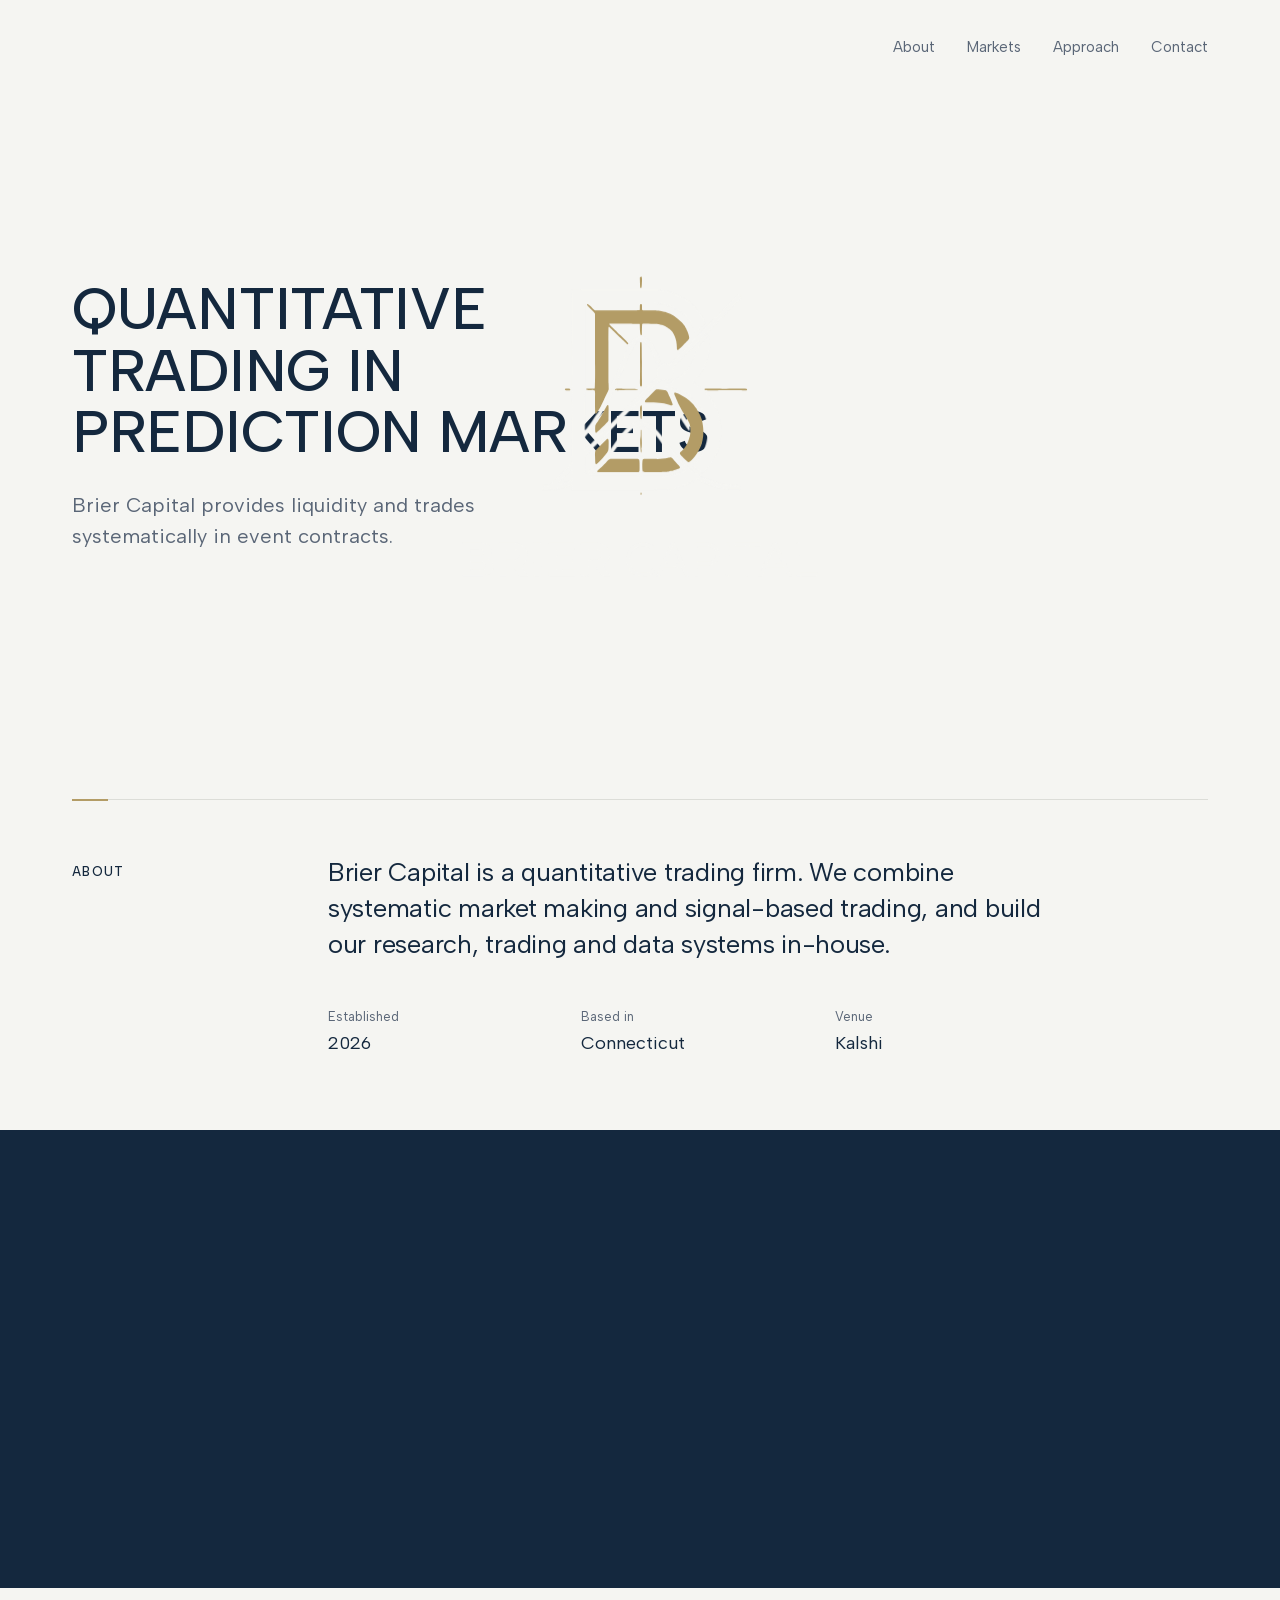
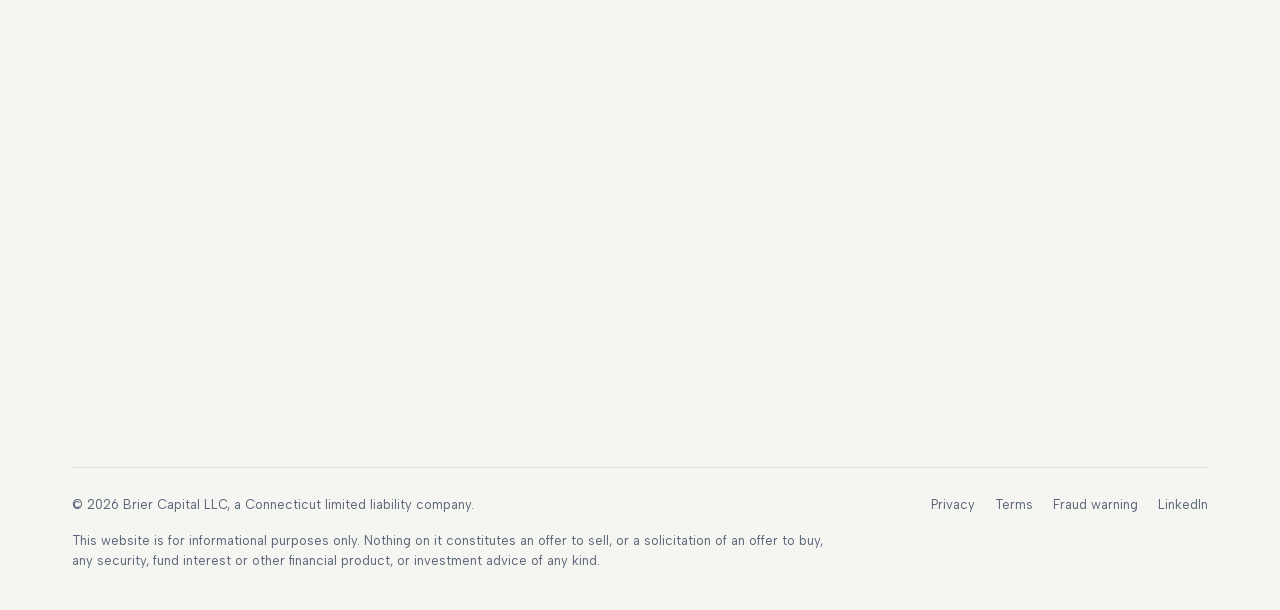
==== commit d4ec9e4a: "Add sitemap, robots.txt, canonical URLs and Organization structured data Co-Authored-By: Claude Opus" ====
--- a/index.html
+++ b/index.html
@@ -4,7 +4,8 @@
   <meta charset="utf-8">
   <meta name="viewport" content="width=device-width, initial-scale=1">
   <meta http-equiv="Content-Security-Policy" content="default-src 'none'; script-src 'self'; style-src 'self'; img-src 'self'; font-src 'self'; base-uri 'none'; form-action 'none'">
-  <title>Brier Capital</title>
+  <title>Brier Capital · Quantitative trading in prediction markets</title>
+  <link rel="canonical" href="https://briercap.com/">
   <meta name="description" content="Brier Capital is a quantitative trading firm in prediction markets.">
   <meta name="theme-color" content="#f5f5f2" media="(prefers-color-scheme: light)">
   <meta name="theme-color" content="#0c1624" media="(prefers-color-scheme: dark)">
@@ -13,7 +14,18 @@
   <meta property="og:url" content="https://briercap.com/">
   <meta property="og:image" content="https://briercap.com/assets/og.png">
   <meta property="og:type" content="website">
+  <meta property="og:site_name" content="Brier Capital">
   <link rel="icon" href="favicon.svg" type="image/svg+xml">
+  <script type="application/ld+json">
+    {"@context": "https://schema.org", "@graph": [
+      {"@type": "Organization", "@id": "https://briercap.com/#org", "name": "Brier Capital",
+       "legalName": "Brier Capital LLC", "alternateName": "briercap", "url": "https://briercap.com/",
+       "logo": "https://briercap.com/brand/linkedin-logo.png", "email": "contact@briercap.com",
+       "foundingDate": "2026", "sameAs": ["https://www.linkedin.com/company/briercap/"]},
+      {"@type": "WebSite", "name": "Brier Capital", "url": "https://briercap.com/",
+       "publisher": {"@id": "https://briercap.com/#org"}}
+    ]}
+  </script>
   <link rel="apple-touch-icon" href="assets/apple-touch-icon.png">
   <link rel="preload" href="assets/fonts/albert-sans-latin.woff2" as="font" type="font/woff2" crossorigin>
   <script src="boot.js"></script>
